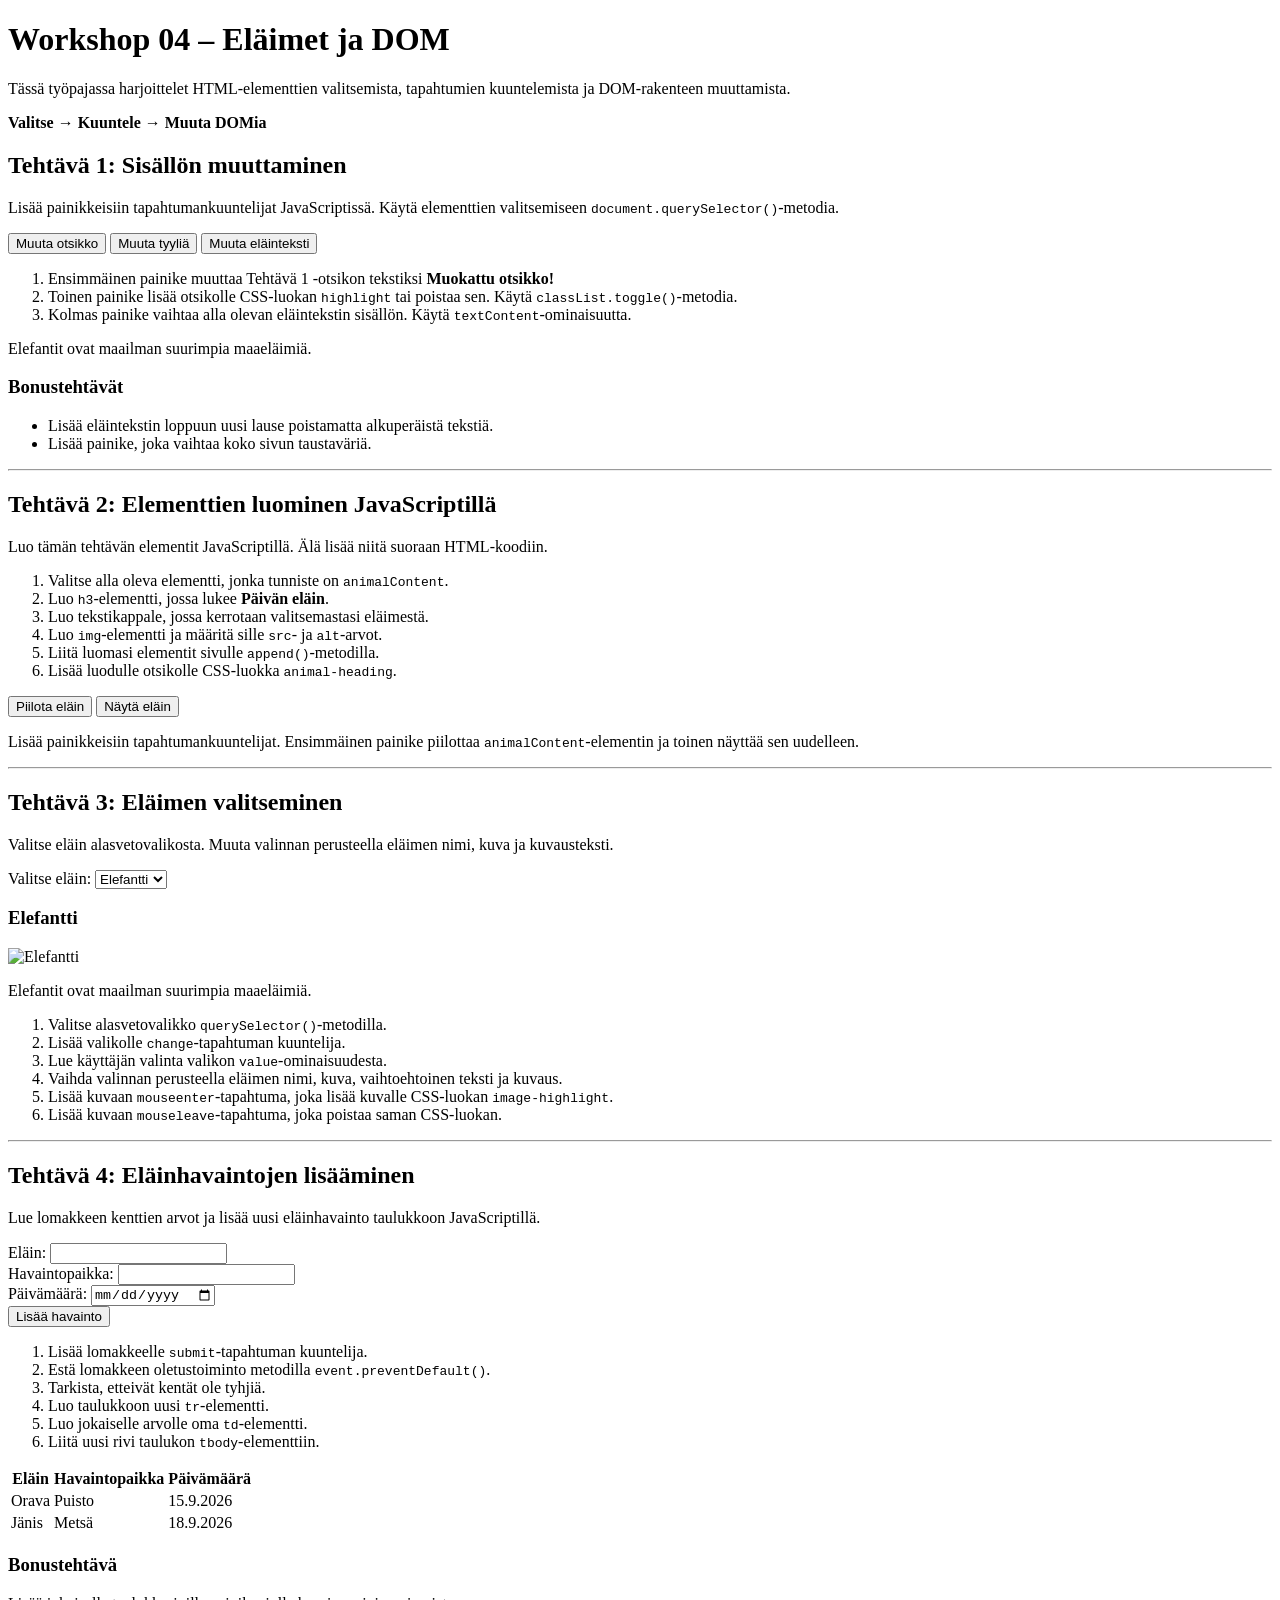
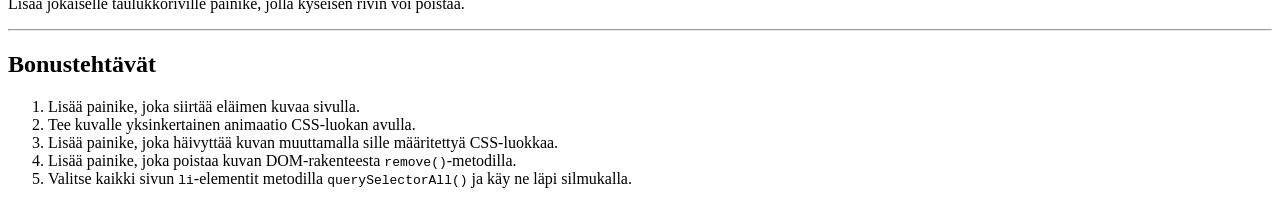
==== WS04_DOM/index.html @ c5e14900 "." ====
<!DOCTYPE html>
<html lang="fi">

<head>
    <meta charset="UTF-8">
    <meta name="viewport" content="width=device-width, initial-scale=1.0">

    <title>Workshop 04 – DOM-skriptaus</title>

    <link rel="stylesheet" href="css/styles.css">
    <script src="js/script.js" defer></script>
</head>

<body>
    <header>
        <h1 id="mainHeading">Workshop 04 – Eläimet ja DOM</h1>

        <p>
            Tässä työpajassa harjoittelet HTML-elementtien valitsemista,
            tapahtumien kuuntelemista ja DOM-rakenteen muuttamista.
        </p>

        <p>
            <strong>Valitse → Kuuntele → Muuta DOMia</strong>
        </p>
    </header>

    <main>
        <!-- TEHTÄVÄ 1 -->
        <section>
            <h2 id="taskOneHeading">Tehtävä 1: Sisällön muuttaminen</h2>

            <p>
                Lisää painikkeisiin tapahtumankuuntelijat JavaScriptissä.
                Käytä elementtien valitsemiseen
                <code>document.querySelector()</code>-metodia.
            </p>

            <div class="buttons">
                <button id="changeHeadingButton">
                    Muuta otsikko
                </button>

                <button id="changeStyleButton">
                    Muuta tyyliä
                </button>

                <button id="changeTextButton">
                    Muuta eläinteksti
                </button>
            </div>

            <div class="instructions">
                <ol>
                    <li>
                        Ensimmäinen painike muuttaa Tehtävä 1 -otsikon tekstiksi
                        <strong>Muokattu otsikko!</strong>
                    </li>

                    <li>
                        Toinen painike lisää otsikolle CSS-luokan
                        <code>highlight</code> tai poistaa sen.
                        Käytä <code>classList.toggle()</code>-metodia.
                    </li>

                    <li>
                        Kolmas painike vaihtaa alla olevan eläintekstin sisällön.
                        Käytä <code>textContent</code>-ominaisuutta.
                    </li>
                </ol>
            </div>

            <p id="animalText">
                Elefantit ovat maailman suurimpia maaeläimiä.
            </p>

            <h3>Bonustehtävät</h3>

            <ul>
                <li>
                    Lisää eläintekstin loppuun uusi lause poistamatta
                    alkuperäistä tekstiä.
                </li>

                <li>
                    Lisää painike, joka vaihtaa koko sivun taustaväriä.
                </li>
            </ul>
        </section>

        <hr>

        <!-- TEHTÄVÄ 2 -->
        <section>
            <h2>Tehtävä 2: Elementtien luominen JavaScriptillä</h2>

            <p>
                Luo tämän tehtävän elementit JavaScriptillä. Älä lisää niitä
                suoraan HTML-koodiin.
            </p>

            <ol>
                <li>
                    Valitse alla oleva elementti, jonka tunniste on
                    <code>animalContent</code>.
                </li>

                <li>
                    Luo <code>h3</code>-elementti, jossa lukee
                    <strong>Päivän eläin</strong>.
                </li>

                <li>
                    Luo tekstikappale, jossa kerrotaan valitsemastasi eläimestä.
                </li>

                <li>
                    Luo <code>img</code>-elementti ja määritä sille
                    <code>src</code>- ja <code>alt</code>-arvot.
                </li>

                <li>
                    Liitä luomasi elementit sivulle
                    <code>append()</code>-metodilla.
                </li>

                <li>
                    Lisää luodulle otsikolle CSS-luokka
                    <code>animal-heading</code>.
                </li>
            </ol>

            <div id="animalContent"></div>

            <div class="buttons">
                <button id="hideAnimalButton">
                    Piilota eläin
                </button>

                <button id="showAnimalButton">
                    Näytä eläin
                </button>
            </div>

            <p>
                Lisää painikkeisiin tapahtumankuuntelijat. Ensimmäinen painike
                piilottaa <code>animalContent</code>-elementin ja toinen näyttää
                sen uudelleen.
            </p>
        </section>

        <hr>

        <!-- TEHTÄVÄ 3 -->
        <section>
            <h2>Tehtävä 3: Eläimen valitseminen</h2>

            <p>
                Valitse eläin alasvetovalikosta. Muuta valinnan perusteella
                eläimen nimi, kuva ja kuvausteksti.
            </p>

            <label for="animalSelect">Valitse eläin:</label>

            <select id="animalSelect">
                <option value="elephant">Elefantti</option>
                <option value="tiger">Tiikeri</option>
                <option value="penguin">Pingviini</option>
                <option value="panda">Panda</option>
            </select>

            <article id="selectedAnimal">
                <h3 id="animalName">Elefantti</h3>

                <img
                    id="animalImage"
                    src="images/elephant.png"
                    alt="Elefantti"
                >

                <p id="animalDescription">
                    Elefantit ovat maailman suurimpia maaeläimiä.
                </p>
            </article>

            <ol>
                <li>
                    Valitse alasvetovalikko
                    <code>querySelector()</code>-metodilla.
                </li>

                <li>
                    Lisää valikolle <code>change</code>-tapahtuman kuuntelija.
                </li>

                <li>
                    Lue käyttäjän valinta valikon
                    <code>value</code>-ominaisuudesta.
                </li>

                <li>
                    Vaihda valinnan perusteella eläimen nimi, kuva,
                    vaihtoehtoinen teksti ja kuvaus.
                </li>

                <li>
                    Lisää kuvaan <code>mouseenter</code>-tapahtuma, joka lisää
                    kuvalle CSS-luokan <code>image-highlight</code>.
                </li>

                <li>
                    Lisää kuvaan <code>mouseleave</code>-tapahtuma, joka poistaa
                    saman CSS-luokan.
                </li>
            </ol>
        </section>

        <hr>

        <!-- TEHTÄVÄ 4 -->
        <section>
            <h2>Tehtävä 4: Eläinhavaintojen lisääminen</h2>

            <p>
                Lue lomakkeen kenttien arvot ja lisää uusi eläinhavainto
                taulukkoon JavaScriptillä.
            </p>

            <form id="animalForm">
                <div>
                    <label for="observationAnimal">Eläin:</label>

                    <input
                        type="text"
                        id="observationAnimal"
                        name="observationAnimal"
                    >
                </div>

                <div>
                    <label for="observationLocation">Havaintopaikka:</label>

                    <input
                        type="text"
                        id="observationLocation"
                        name="observationLocation"
                    >
                </div>

                <div>
                    <label for="observationDate">Päivämäärä:</label>

                    <input
                        type="date"
                        id="observationDate"
                        name="observationDate"
                    >
                </div>

                <button type="submit">
                    Lisää havainto
                </button>
            </form>

            <ol>
                <li>
                    Lisää lomakkeelle <code>submit</code>-tapahtuman kuuntelija.
                </li>

                <li>
                    Estä lomakkeen oletustoiminto metodilla
                    <code>event.preventDefault()</code>.
                </li>

                <li>
                    Tarkista, etteivät kentät ole tyhjiä.
                </li>

                <li>
                    Luo taulukkoon uusi <code>tr</code>-elementti.
                </li>

                <li>
                    Luo jokaiselle arvolle oma <code>td</code>-elementti.
                </li>

                <li>
                    Liitä uusi rivi taulukon <code>tbody</code>-elementtiin.
                </li>
            </ol>

            <table id="observationTable">
                <thead>
                    <tr>
                        <th>Eläin</th>
                        <th>Havaintopaikka</th>
                        <th>Päivämäärä</th>
                    </tr>
                </thead>

                <tbody id="observationTableBody">
                    <tr>
                        <td>Orava</td>
                        <td>Puisto</td>
                        <td>15.9.2026</td>
                    </tr>

                    <tr>
                        <td>Jänis</td>
                        <td>Metsä</td>
                        <td>18.9.2026</td>
                    </tr>
                </tbody>
            </table>

            <h3>Bonustehtävä</h3>

            <p>
                Lisää jokaiselle taulukkoriville painike, jolla kyseisen rivin
                voi poistaa.
            </p>
        </section>

        <hr>

        <!-- BONUSTEHTÄVÄT -->
        <section>
            <h2>Bonustehtävät</h2>

            <ol>
                <li>
                    Lisää painike, joka siirtää eläimen kuvaa sivulla.
                </li>

                <li>
                    Tee kuvalle yksinkertainen animaatio CSS-luokan avulla.
                </li>

                <li>
                    Lisää painike, joka häivyttää kuvan muuttamalla sille
                    määritettyä CSS-luokkaa.
                </li>

                <li>
                    Lisää painike, joka poistaa kuvan DOM-rakenteesta
                    <code>remove()</code>-metodilla.
                </li>

                <li>
                    Valitse kaikki sivun <code>li</code>-elementit metodilla
                    <code>querySelectorAll()</code> ja käy ne läpi silmukalla.
                </li>
            </ol>
        </section>
    </main>
</body>

</html>
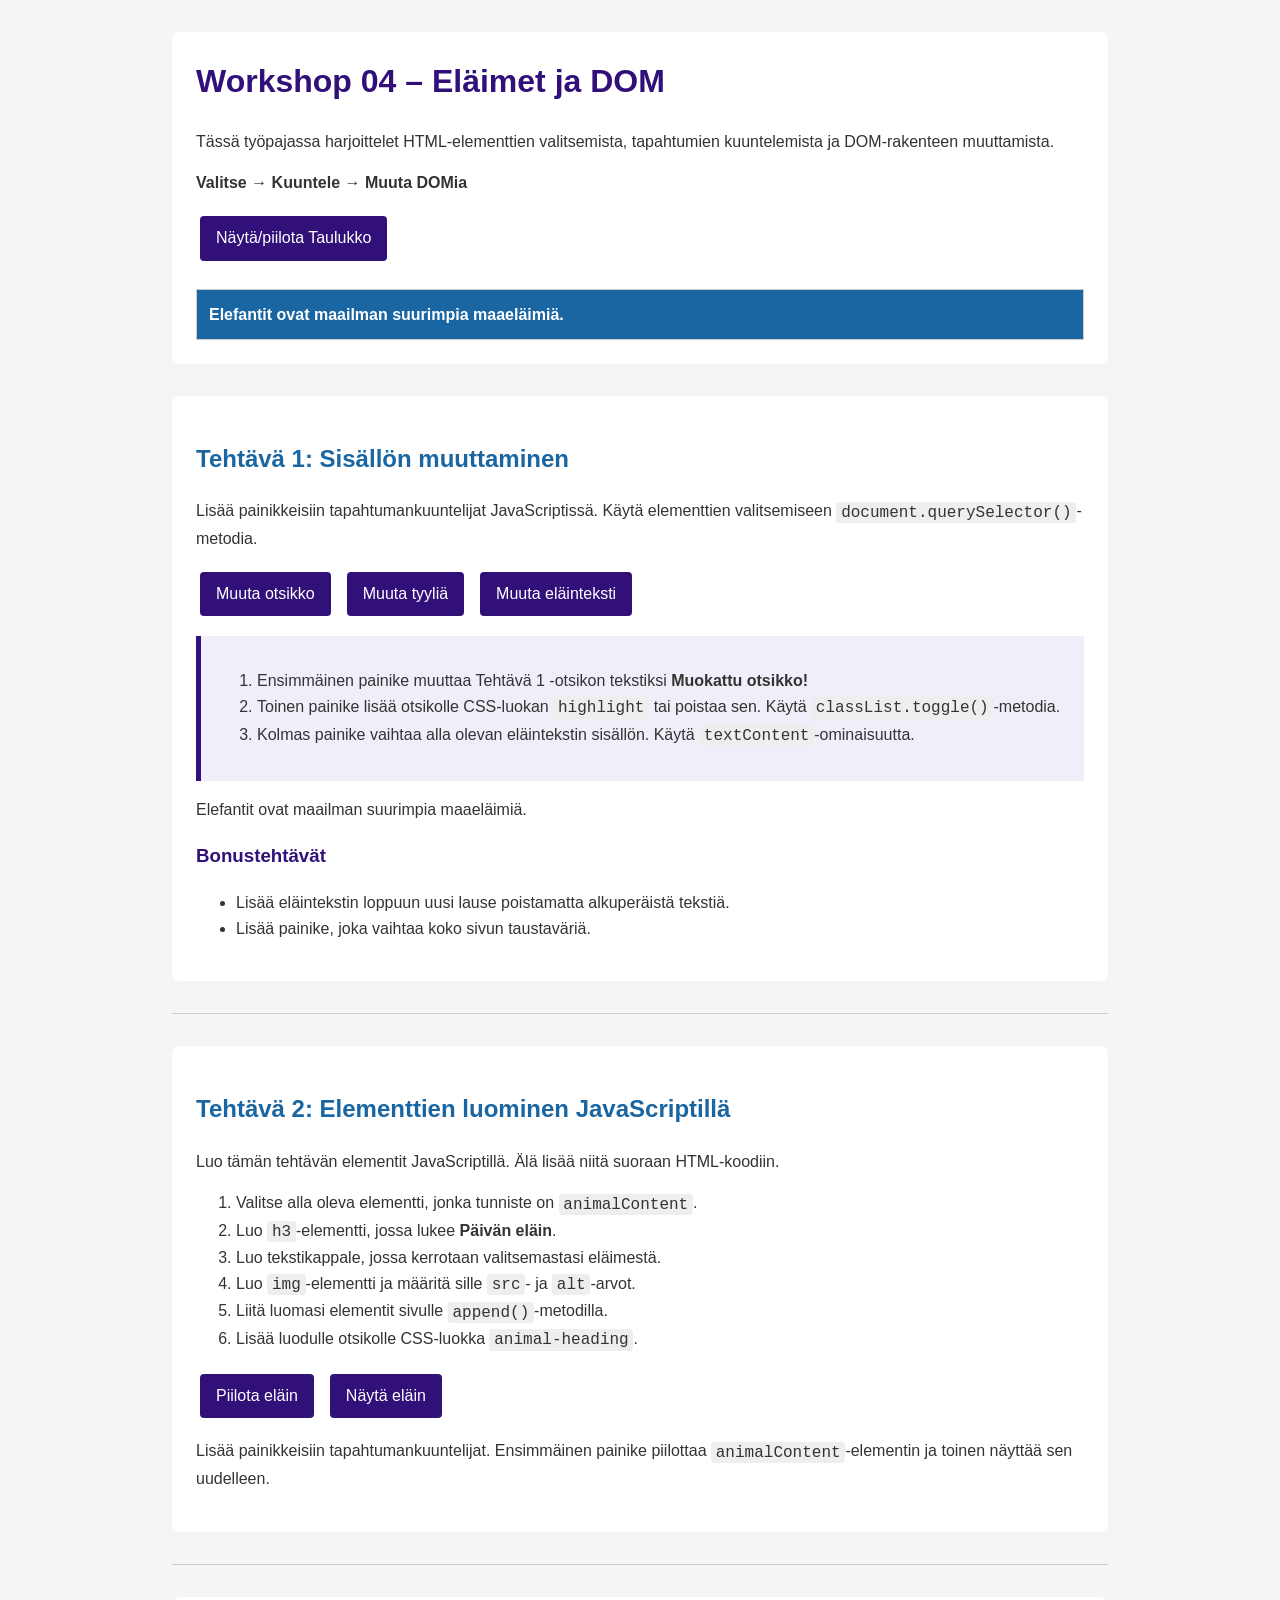
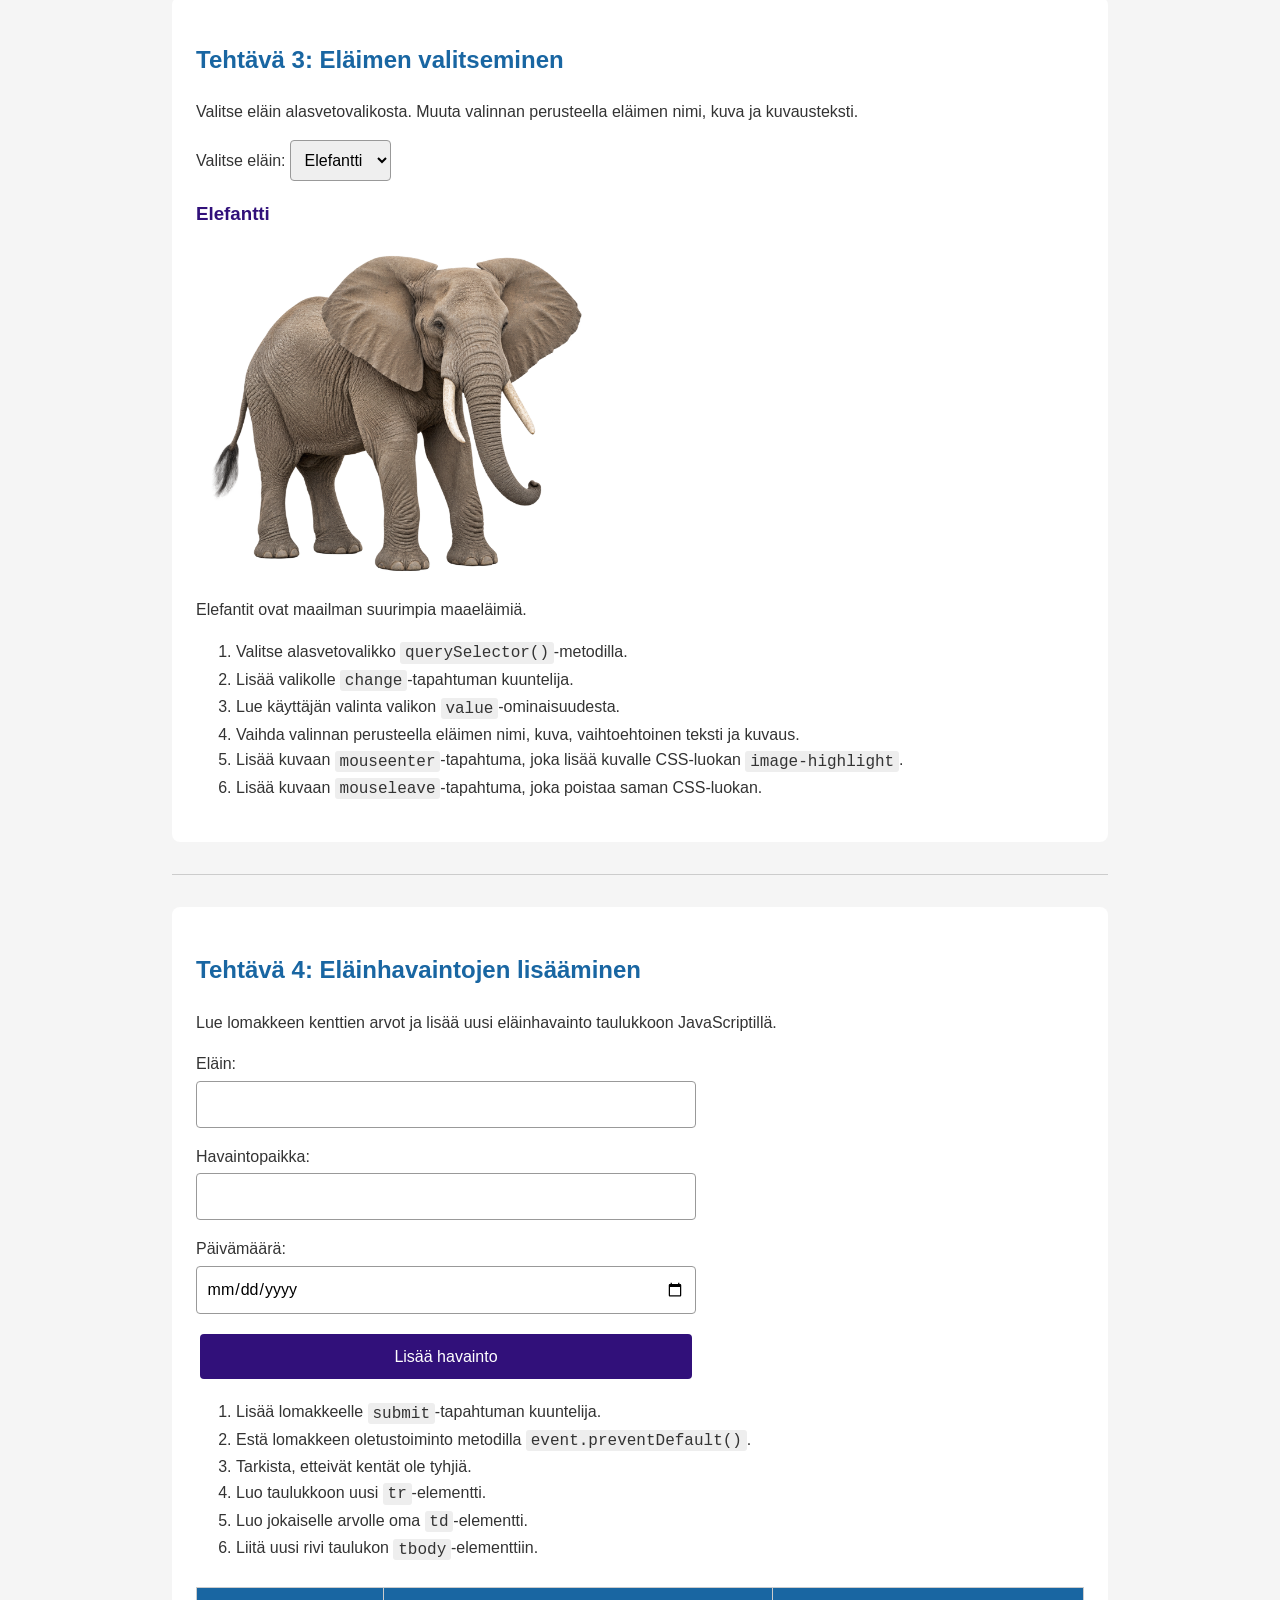
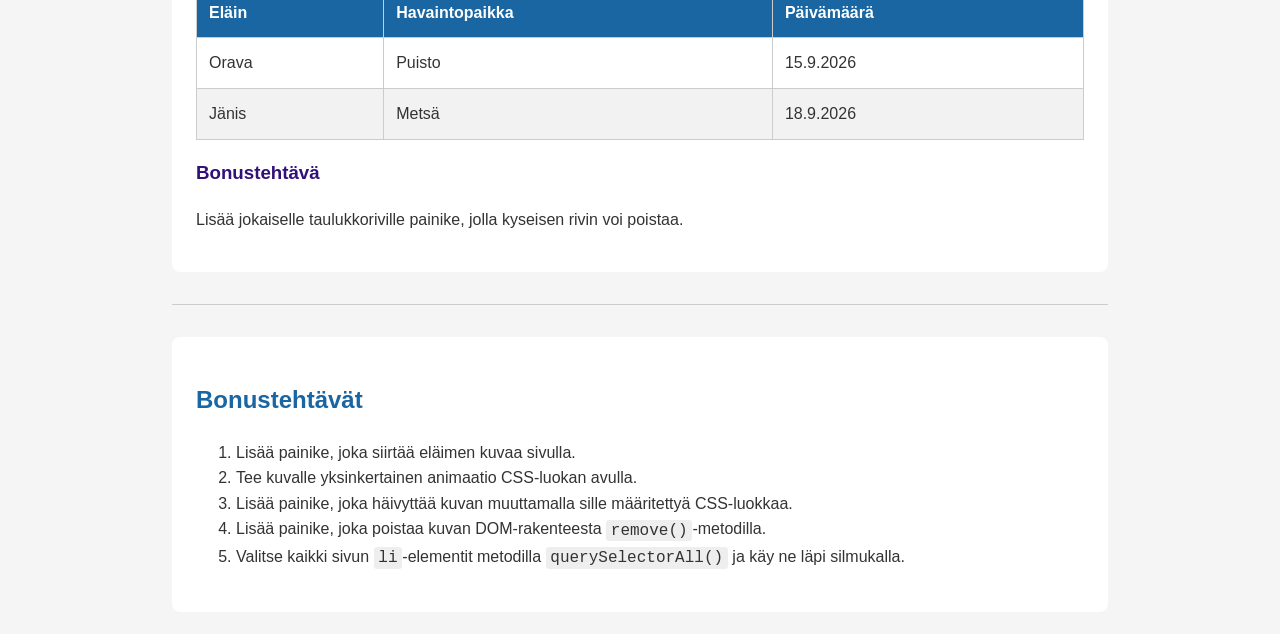
==== commit f898bf0a: "." ====
--- a/WS04_DOM/index.html
+++ b/WS04_DOM/index.html
@@ -23,6 +23,18 @@
         <p>
             <strong>Valitse → Kuuntele → Muuta DOMia</strong>
         </p>
+
+        <p>
+            <button id="animalButton">Näytä/piilota Taulukko</button>
+        </p>
+        
+        <table id="animalTable">
+            </thead>
+                <tr>
+                    <th>Elefantit ovat maailman suurimpia maaeläimiä.</th>
+                </tr>
+            </thead>
+        </table>
     </header>
 
     <main>
--- a/WS04_DOM/css/styles.css
+++ b/WS04_DOM/css/styles.css
@@ -0,0 +1,171 @@
+* {
+    box-sizing: border-box;
+}
+
+body {
+    max-width: 1000px;
+    margin: 0 auto;
+    padding: 2rem;
+
+    font-family: "Trebuchet MS", Helvetica, sans-serif;
+    line-height: 1.6;
+    color: #333333;
+    background-color: #f5f5f5;
+}
+
+header,
+section {
+    margin-bottom: 2rem;
+    padding: 1.5rem;
+
+    background-color: white;
+    border-radius: 8px;
+}
+
+h1 {
+    margin-top: 0;
+    color: #31107a;
+}
+
+h2 {
+    color: #1966a2;
+}
+
+h3 {
+    color: #31107a;
+}
+
+hr {
+    margin: 2rem 0;
+    border: 0;
+    border-top: 1px solid #cccccc;
+}
+
+button {
+    margin: 0.25rem;
+    padding: 0.6rem 1rem;
+
+    font: inherit;
+    color: white;
+    background-color: #31107a;
+
+    border: 0;
+    border-radius: 4px;
+    cursor: pointer;
+}
+
+button:hover {
+    background-color: #5631a5;
+}
+
+button:focus-visible,
+input:focus-visible,
+select:focus-visible {
+    outline: 3px solid #28a78e;
+    outline-offset: 2px;
+}
+
+.buttons {
+    display: flex;
+    flex-wrap: wrap;
+    gap: 0.5rem;
+    margin: 1rem 0;
+}
+
+.instructions {
+    padding: 1rem;
+    background-color: #f0eef8;
+    border-left: 5px solid #31107a;
+}
+
+code {
+    padding: 0.1rem 0.3rem;
+    font-family: Consolas, monospace;
+    background-color: #eeeeee;
+    border-radius: 3px;
+}
+
+.highlight {
+    padding: 1rem;
+    color: white;
+    background-color: #31107a;
+}
+
+.animal-heading {
+    color: #31107a;
+    font-family: Arial, sans-serif;
+}
+
+.image-highlight {
+    border: 6px solid #31107a;
+}
+
+#animalImage,
+#animalContent img {
+    display: block;
+    width: 400px;
+    max-width: 100%;
+    height: auto;
+    margin: 1rem 0;
+}
+
+form {
+    display: grid;
+    gap: 1rem;
+    max-width: 500px;
+    margin: 1rem 0;
+}
+
+form div {
+    display: grid;
+    gap: 0.25rem;
+}
+
+input,
+select {
+    padding: 0.6rem;
+    font: inherit;
+    border: 1px solid #999999;
+    border-radius: 4px;
+}
+
+table {
+    width: 100%;
+    margin-top: 1.5rem;
+    border-collapse: collapse;
+}
+
+th,
+td {
+    padding: 0.75rem;
+    text-align: left;
+    border: 1px solid #cccccc;
+}
+
+th {
+    color: white;
+    background-color: #1966a2;
+}
+
+tbody tr:nth-child(even) {
+    background-color: #f2f2f2;
+}
+
+@media (max-width: 600px) {
+    body {
+        padding: 1rem;
+    }
+
+    header,
+    section {
+        padding: 1rem;
+    }
+
+    .buttons {
+        flex-direction: column;
+    }
+
+    button {
+        width: 100%;
+    }
+}
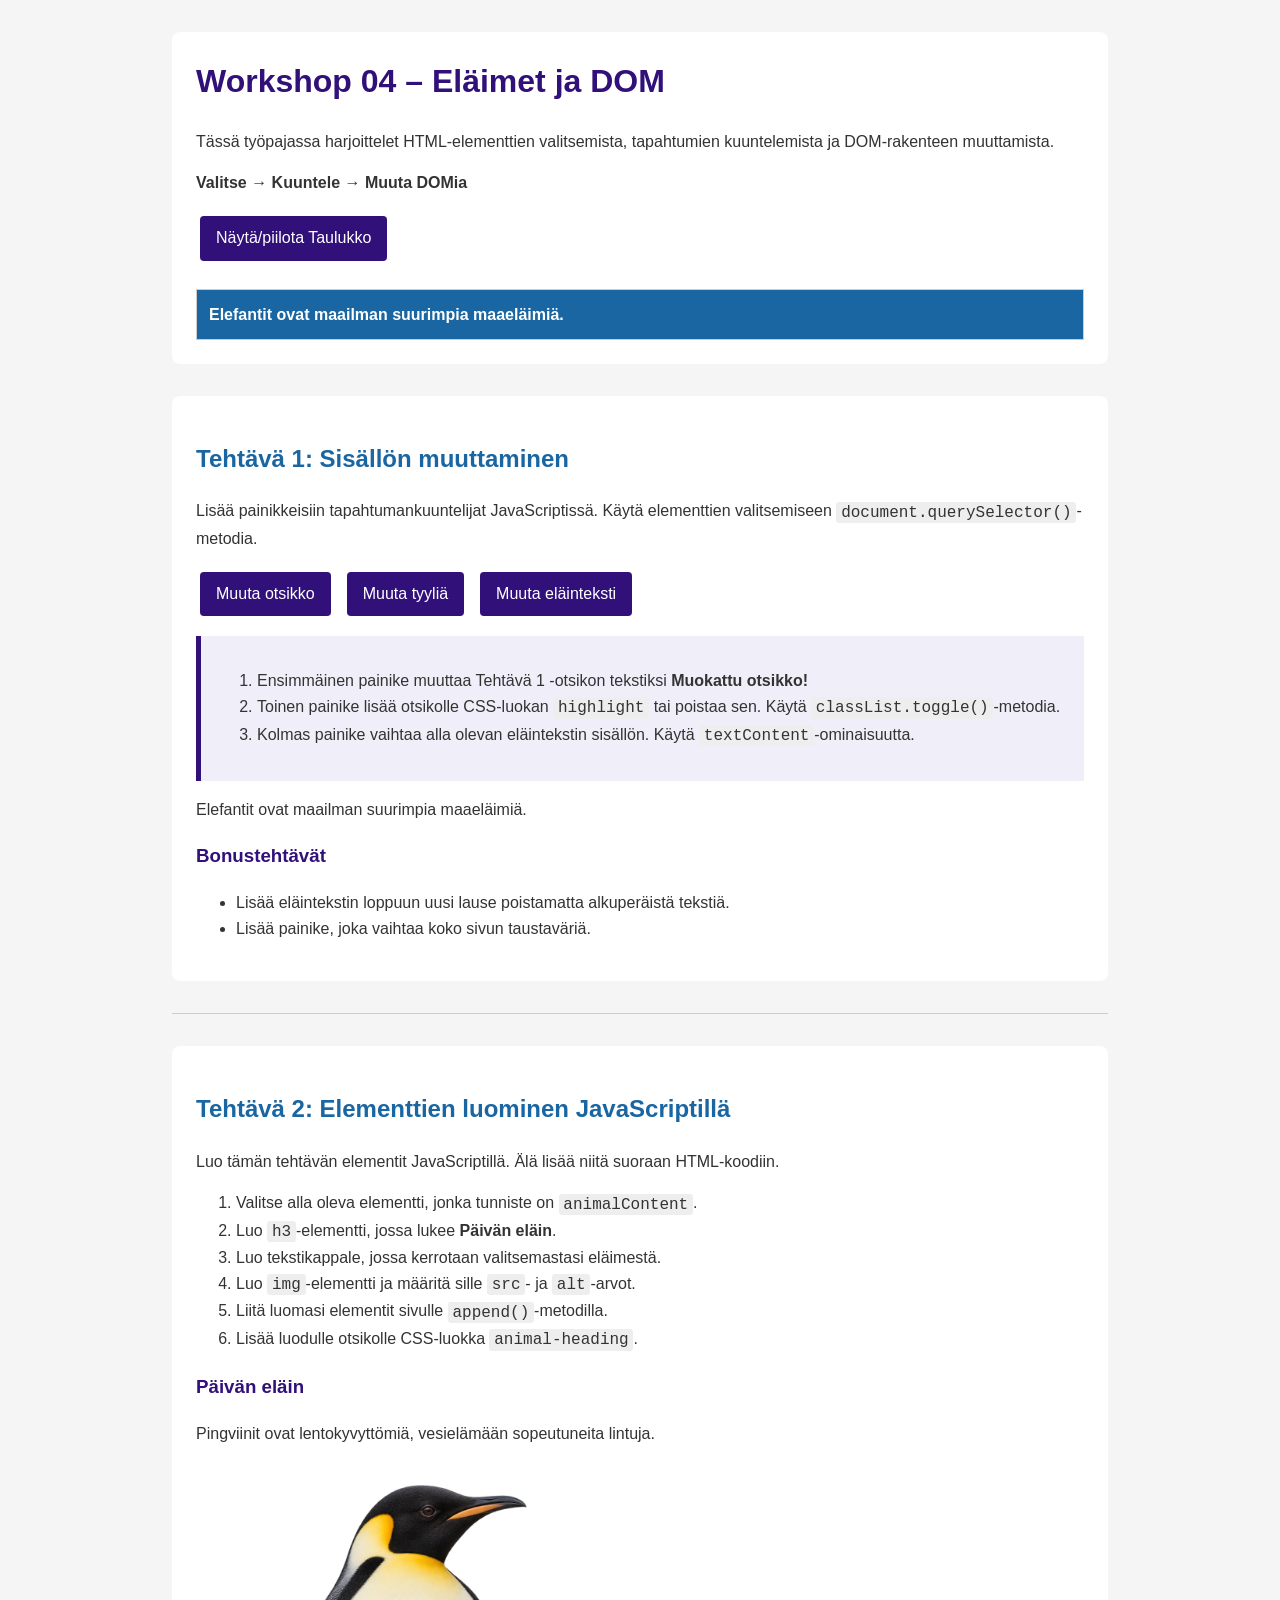
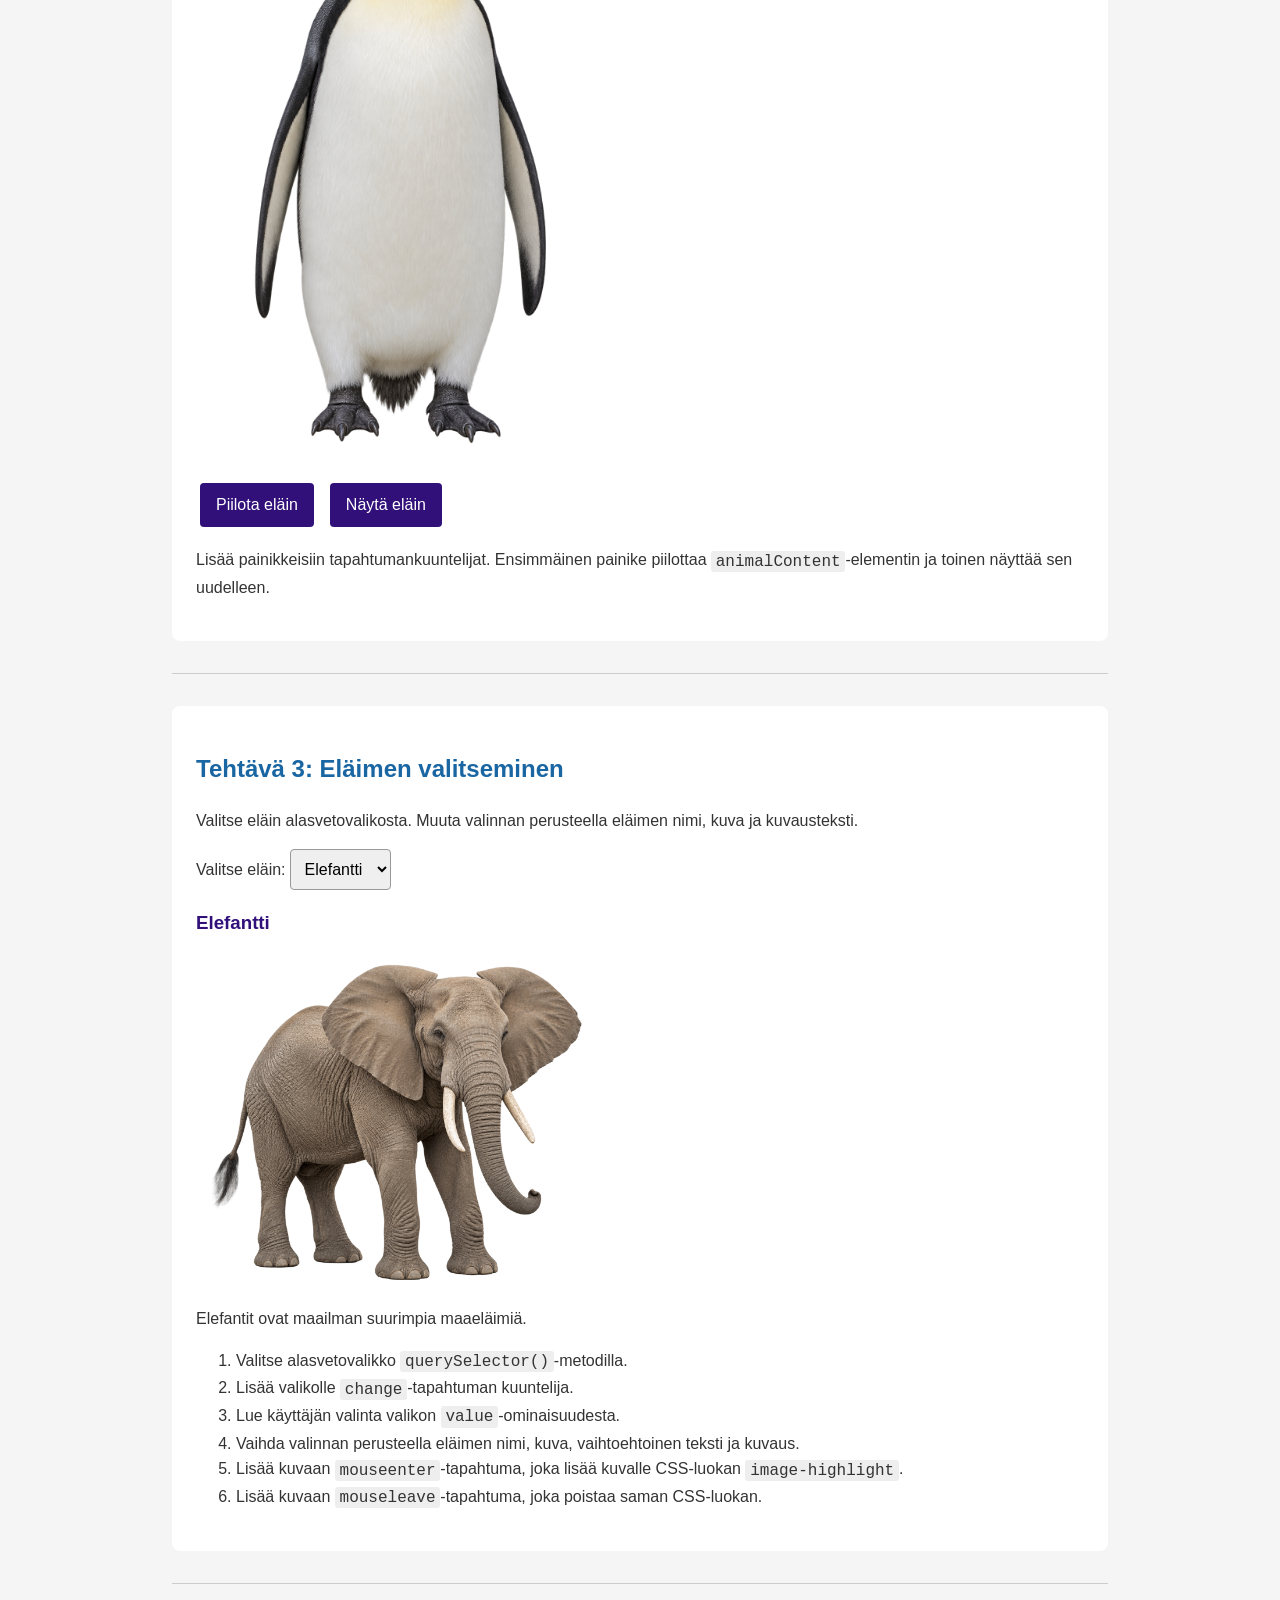
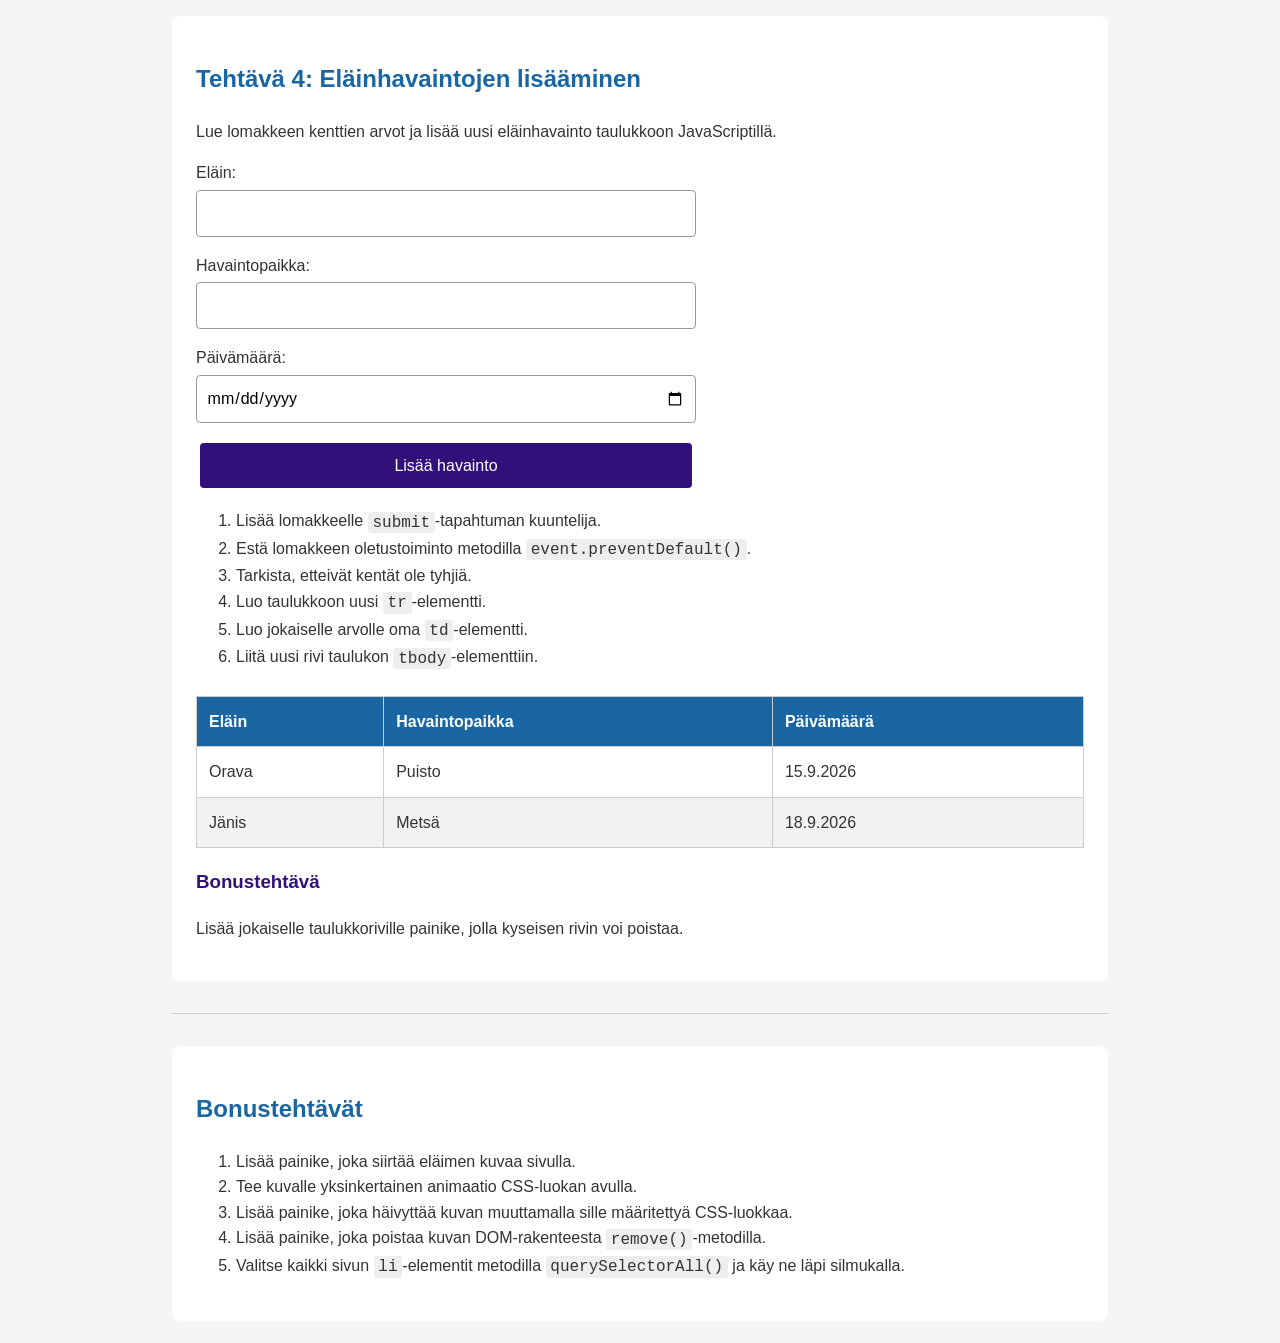
==== commit 27cfae9b: "." ====
--- a/WS04_DOM/index.html
+++ b/WS04_DOM/index.html
@@ -29,7 +29,7 @@
         </p>
         
         <table id="animalTable">
-            </thead>
+            <thead>
                 <tr>
                     <th>Elefantit ovat maailman suurimpia maaeläimiä.</th>
                 </tr>
